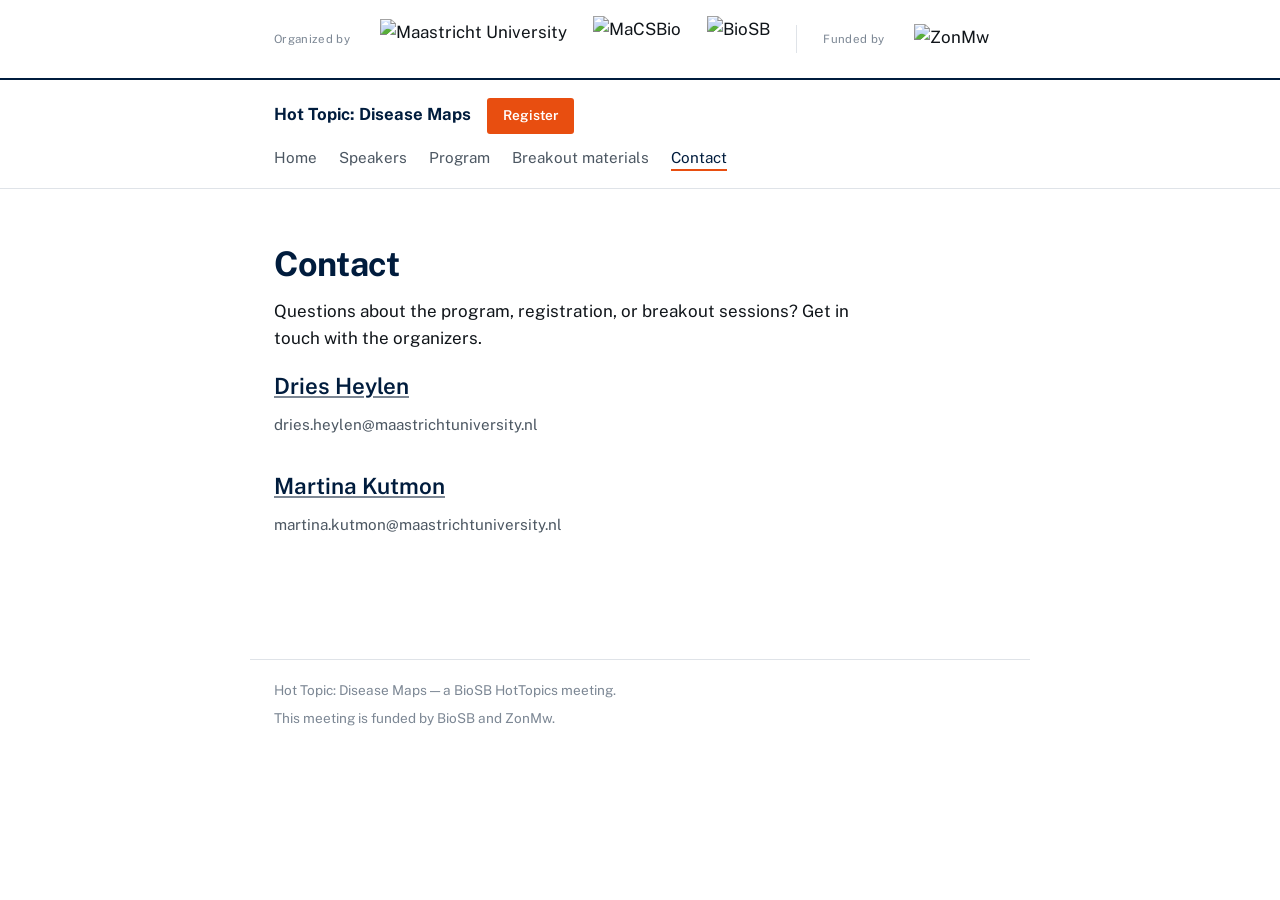
==== contact.html @ d1f870b7 "added funding statement" ====
<!DOCTYPE html>
<html lang="en">
<head>
<meta charset="UTF-8">
<meta name="viewport" content="width=device-width, initial-scale=1.0">
<title>Contact — Hot Topic: Disease Maps</title>
<link rel="preconnect" href="https://fonts.googleapis.com">
<link rel="preconnect" href="https://fonts.gstatic.com" crossorigin>
<link href="https://fonts.googleapis.com/css2?family=Public+Sans:wght@400;500;600;700&display=swap" rel="stylesheet">
<link rel="stylesheet" href="style.css">
</head>
<body>

<div class="partner-bar">
  <div class="partner-bar__inner">
    <span class="partner-bar__label">Organized by</span>
    <!-- Referenced from source URLs for now — see README to self-host under assets/logos/ instead -->
    <img class="partner-logo" src="https://thumb.wikimedia.org/wikipedia/commons/thumb/6/6a/Maastricht_University_logo.svg/960px-Maastricht_University_logo.svg.png?utm_source=commons.wikimedia.org&amp;utm_campaign=index&amp;utm_content=thumbnail" alt="Maastricht University">
    <img class="partner-logo partner-logo--macsbio" src="https://www.maastrichtuniversity.nl/sites/default/files/2025-06/MaCSBio%20logo%20new.png" alt="MaCSBio">
    <img class="partner-logo partner-logo--biosb" src="https://www.dtls.nl/wp-content/uploads/2026/02/BioSB_logo_short_1000x795-300x239.png" alt="BioSB">
    <span class="partner-bar__divider" aria-hidden="true"></span>
    <span class="partner-bar__label">Funded by</span>
    <img class="partner-logo partner-logo--zonmw" src="https://www.zonmw.nl/themes/custom/zonmw/assets/images/logo-color.svg" alt="ZonMw">
  </div>
</div>

<nav class="site-nav">
  <div class="site-nav__inner">
    <div style="display:flex; align-items:baseline; gap:16px;">
      <a class="site-nav__title" href="index.html">Hot Topic: Disease Maps</a>
      <a class="nav-register" href="https://docs.google.com/forms/d/e/1FAIpQLScXQ2jBzmHBItb-4UG9LdJPNkpb5jV7uHObQjwQ--2DeI4p5g/viewform">Register</a>
    </div>
    <ul class="site-nav__links">
      <li><a href="index.html">Home</a></li>
      <li><a href="speakers.html">Speakers</a></li>
      <li><a href="program.html">Program</a></li>
      <li><a href="materials.html">Breakout materials</a></li>
      <li><a href="contact.html" aria-current="page">Contact</a></li>
    </ul>
  </div>
</nav>

<main>
  <h1>Contact</h1>
  <p>Questions about the program, registration, or breakout sessions? Get in touch with the organizers.</p>

  <p class="contact-block"><a href="mailto:dries.heylen@maastrichtuniversity.nl">Dries Heylen</a><br>
  <span style="font-size:0.95rem; font-weight:400; color:var(--ink-soft);">dries.heylen@maastrichtuniversity.nl</span></p>

  <p class="contact-block" style="margin-top:28px;"><a href="mailto:martina.kutmon@maastrichtuniversity.nl">Martina Kutmon</a><br>
  <span style="font-size:0.95rem; font-weight:400; color:var(--ink-soft);">martina.kutmon@maastrichtuniversity.nl</span></p>
</main>

<footer>
  Hot Topic: Disease Maps — a BioSB HotTopics meeting.
  <p class="funding-statement">This meeting is funded by BioSB and ZonMw.</p>
</footer>

</body>
</html>
---- style.css ----
/* ============================================================
   Hot Topic: Disease Maps — shared stylesheet
   Colour palette follows Maastricht University's public house
   style (dark blue primary, orange-red + light blue accents).
   Source: maastrichtuniversity.nl house style pages.
   Edit the variables below to restyle the whole site at once.
   ============================================================ */

:root {
  --paper: #ffffff;
  --paper-raised: #eef2f6;   /* light cool-blue tint for cards */
  --ink: #10151a;
  --ink-soft: #4c5762;

  --um-blue: #001c3d;        /* UM primary — dark blue */
  --um-orange: #e84e10;      /* UM accent — orange-red */
  --um-lightblue: #00a2db;   /* UM accent — light blue */

  --line: var(--um-blue);
  --line-soft: #7c8794;      /* neutral hairline / secondary text */
  --accent: var(--um-orange);
  --accent-2: var(--um-lightblue);

  --white: #ffffff;

  --display: "Public Sans", -apple-system, BlinkMacSystemFont, "Segoe UI", sans-serif;
  --sans: "Public Sans", -apple-system, BlinkMacSystemFont, "Segoe UI", sans-serif;

  --maxw: 780px;
}

* { box-sizing: border-box; }

html { scroll-behavior: smooth; }

body {
  margin: 0;
  background: var(--paper);
  color: var(--ink);
  font-family: var(--sans);
  font-size: 17px;
  line-height: 1.6;
  -webkit-font-smoothing: antialiased;
}

a { color: var(--um-blue); text-decoration-color: var(--line-soft); }
a:hover { color: var(--accent); }
a:focus-visible, button:focus-visible { outline: 2px solid var(--accent); outline-offset: 2px; }

h1, h2, h3 {
  font-family: var(--display);
  color: var(--um-blue);
  line-height: 1.15;
  font-weight: 700;
  letter-spacing: -0.01em;
  margin: 0 0 0.4em;
}

p { margin: 0 0 1em; max-width: 62ch; }

/* ---------- Partner / organizer logo bar ---------- */

.partner-bar {
  background: var(--white);
  border-bottom: 2px solid var(--um-blue);
}

.partner-bar__inner {
  max-width: var(--maxw);
  margin: 0 auto;
  padding: 16px 24px;
  display: flex;
  align-items: center;
  gap: 26px;
  flex-wrap: wrap;
}

.partner-bar__label {
  color: var(--line-soft);
  font-size: 0.72rem;
  letter-spacing: 0.03em;
  margin-right: 4px;
  white-space: nowrap;
}

/*
  Logos are referenced from their source URLs below (see README for why,
  and how to switch to locally-hosted files under assets/logos/).
  Adjust --logo-h per logo if one looks over/under-sized next to the others.
*/
.partner-logo {
  height: 40px;
  width: auto;
  object-fit: contain;
  display: block;
}

.partner-logo--macsbio,
.partner-logo--biosb {
  height: 46px; /* these two read as more square/icon-shaped than the UM wordmark */
}

.partner-logo--zonmw {
  height: 30px;
}

.partner-bar__divider {
  width: 1px;
  height: 28px;
  background: #dfe3e8;
}

/* ---------- Nav ---------- */

.site-nav {
  border-bottom: 1px solid #dfe3e8;
  background: var(--paper);
  position: sticky;
  top: 0;
  z-index: 10;
}

.site-nav__inner {
  max-width: var(--maxw);
  margin: 0 auto;
  padding: 18px 24px;
  display: flex;
  flex-wrap: wrap;
  align-items: baseline;
  justify-content: space-between;
  gap: 12px 24px;
}

.site-nav__title {
  font-family: var(--display);
  font-weight: 700;
  font-size: 1.05rem;
  color: var(--um-blue);
  text-decoration: none;
  white-space: nowrap;
}

.site-nav__links {
  display: flex;
  gap: 22px;
  flex-wrap: wrap;
  list-style: none;
  margin: 0;
  padding: 0;
  font-size: 0.95rem;
}

.site-nav__links a {
  color: var(--ink-soft);
  text-decoration: none;
  border-bottom: 2px solid transparent;
  padding-bottom: 3px;
}

.site-nav__links a:hover,
.site-nav__links a[aria-current="page"] {
  color: var(--um-blue);
  border-bottom-color: var(--accent);
}

/* ---------- Nav register button ---------- */

.nav-register {
  display: inline-block;
  background: var(--accent);
  color: var(--white);
  text-decoration: none;
  font-family: var(--sans);
  font-weight: 600;
  font-size: 0.85rem;
  padding: 7px 16px;
  border-radius: 3px;
  transition: background 0.15s ease;
  white-space: nowrap;
}

.nav-register:hover { background: var(--um-blue); color: var(--white); }

/* ---------- Page shell ---------- */

main {
  max-width: var(--maxw);
  margin: 0 auto;
  padding: 56px 24px 96px;
}

.eyebrow {
  color: var(--line-soft);
  font-size: 0.92rem;
  margin: 0 0 10px;
}

/* ---------- Hero (home page) ---------- */

.hero {
  position: relative;
  padding-top: 24px;
  padding-bottom: 8px;
}

.hero__net {
  position: absolute;
  top: -30px;
  right: -40px;
  width: 320px;
  height: 320px;
  z-index: 0;
  opacity: 0.9;
}

.hero__content { position: relative; z-index: 1; max-width: 480px; }

.hero h1 {
  font-size: clamp(2.3rem, 5vw, 3.2rem);
  margin-bottom: 0.25em;
}

.hero__sub {
  font-size: 1.15rem;
  color: var(--ink-soft);
  max-width: 46ch;
}

/* ---------- Key facts strip ---------- */

.facts {
  margin: 40px 0 8px;
  padding: 22px 0;
  border-top: 2px solid var(--um-blue);
  border-bottom: 1px solid #dfe3e8;
  display: grid;
  grid-template-columns: repeat(auto-fit, minmax(150px, 1fr));
  gap: 18px 28px;
}

.facts dt {
  font-size: 0.8rem;
  letter-spacing: 0.02em;
  color: var(--line-soft);
  margin-bottom: 4px;
}

.facts dd {
  margin: 0;
  font-family: var(--display);
  font-weight: 600;
  font-size: 1.08rem;
  color: var(--um-blue);
}

/* ---------- CTA ---------- */

.cta-row {
  margin: 34px 0 48px;
  display: flex;
  align-items: baseline;
  gap: 20px;
  flex-wrap: wrap;
}

.btn {
  display: inline-block;
  background: var(--accent);
  color: var(--white);
  text-decoration: none;
  font-family: var(--sans);
  font-weight: 600;
  padding: 13px 26px;
  border-radius: 3px;
  transition: background 0.15s ease;
}

.btn:hover { background: var(--um-blue); color: var(--white); }

.deadline-note {
  font-size: 0.92rem;
  color: var(--ink-soft);
}

/* ---------- Section headings ---------- */

section + section { margin-top: 56px; }

.section-head {
  display: flex;
  align-items: baseline;
  justify-content: space-between;
  border-bottom: 1px solid #dfe3e8;
  padding-bottom: 8px;
  margin-bottom: 22px;
  gap: 12px;
}

.section-head h2 { font-size: 1.5rem; margin: 0; }
.section-head .see-all { font-size: 0.92rem; white-space: nowrap; color: var(--accent-2); }

/* ---------- Speaker list ---------- */

.speaker-list { list-style: none; margin: 0; padding: 0; }

.speaker-list li {
  padding: 16px 0;
  border-top: 1px solid #e4e7eb;
  display: flex;
  justify-content: space-between;
  align-items: baseline;
  gap: 16px;
  flex-wrap: wrap;
}

.speaker-list li:first-child { border-top: none; }

.speaker-list .name {
  font-family: var(--display);
  font-weight: 600;
  font-size: 1.1rem;
  color: var(--ink);
}

.speaker-list .affil {
  color: var(--ink-soft);
  font-size: 0.95rem;
  text-align: right;
}

/* ---------- Speaker bio cards (speakers.html) ---------- */

.speaker-card {
  padding: 24px 0;
  border-top: 1px solid #e4e7eb;
  display: grid;
  grid-template-columns: 96px 1fr;
  gap: 20px;
  align-items: start;
}

.speaker-card:first-of-type { border-top: none; }

.speaker-card__photo {
  width: 96px;
  height: 96px;
  border-radius: 3px;
  background: var(--paper-raised);
  border: 1px dashed var(--line-soft);
  display: flex;
  align-items: center;
  justify-content: center;
  font-size: 0.7rem;
  color: var(--line-soft);
  text-align: center;
  padding: 6px;
}

.speaker-card h3 { font-size: 1.2rem; margin-bottom: 2px; }
.speaker-card .affil { color: var(--um-blue); font-weight: 600; font-size: 0.9rem; margin-bottom: 10px; }
.speaker-card .bio-placeholder {
  font-size: 0.92rem;
  color: var(--ink-soft);
  font-style: italic;
}

@media (max-width: 480px) {
  .speaker-card { grid-template-columns: 64px 1fr; }
  .speaker-card__photo { width: 64px; height: 64px; }
}

/* ---------- Program / timeline ---------- */

.timeline { list-style: none; margin: 0; padding: 0; }

.timeline li {
  display: grid;
  grid-template-columns: 78px 1fr;
  gap: 18px;
  padding: 14px 0;
  border-top: 1px solid #e4e7eb;
}

.timeline li:first-child { border-top: none; }

.timeline .time {
  font-family: var(--display);
  font-weight: 600;
  color: var(--um-blue);
  font-size: 1.02rem;
  white-space: nowrap;
}

.timeline .what { color: var(--ink); }
.timeline .who { color: var(--ink-soft); font-size: 0.95rem; }

.timeline li.is-break .what,
.timeline li.is-break .time { color: var(--line-soft); font-style: italic; }

.timeline li.is-highlight {
  background: var(--paper-raised);
  margin: 0 -16px;
  padding: 14px 16px;
  border-radius: 3px;
  border-top: none;
  border-left: 3px solid var(--accent-2);
}

/* ---------- Breakout / materials cards ---------- */

.breakout-grid {
  display: grid;
  grid-template-columns: repeat(auto-fit, minmax(210px, 1fr));
  gap: 20px;
}

.breakout-card {
  background: var(--white);
  border: 1px solid #dfe3e8;
  border-top: 3px solid var(--um-blue);
  border-radius: 4px;
  padding: 20px;
}

.breakout-card h3 {
  font-size: 1.1rem;
  margin-bottom: 2px;
}

.breakout-card .room-label {
  font-size: 0.85rem;
  font-weight: 600;
  color: var(--accent);
  margin-bottom: 14px;
}

.logo-row {
  display: flex;
  gap: 10px;
  flex-wrap: wrap;
  margin: 14px 0;
}

.logo-slot {
  width: 56px;
  height: 56px;
  border: 1px dashed var(--line-soft);
  border-radius: 3px;
  display: flex;
  align-items: center;
  justify-content: center;
  font-size: 0.62rem;
  color: var(--line-soft);
  text-align: center;
  padding: 4px;
  background: var(--paper-raised);
}

.materials-list {
  list-style: none;
  margin: 12px 0 0;
  padding: 0;
  font-size: 0.95rem;
}

.materials-list li {
  padding: 6px 0;
  border-top: 1px dotted #e4e7eb;
}
.materials-list li:first-child { border-top: none; }

/* ---------- Misc ---------- */

.note-box {
  border-left: 3px solid var(--accent);
  padding: 4px 0 4px 16px;
  color: var(--ink-soft);
  font-size: 0.95rem;
  margin: 20px 0;
}

.contact-block {
  font-family: var(--display);
  font-weight: 600;
  font-size: 1.4rem;
  margin-top: 8px;
  color: var(--um-blue);
}

footer {
  max-width: var(--maxw);
  margin: 0 auto;
  padding: 0 24px 56px;
  color: var(--line-soft);
  font-size: 0.85rem;
  border-top: 1px solid #dfe3e8;
  padding-top: 20px;
}

.funding-statement {
  margin: 6px 0 0;
  max-width: none;
}
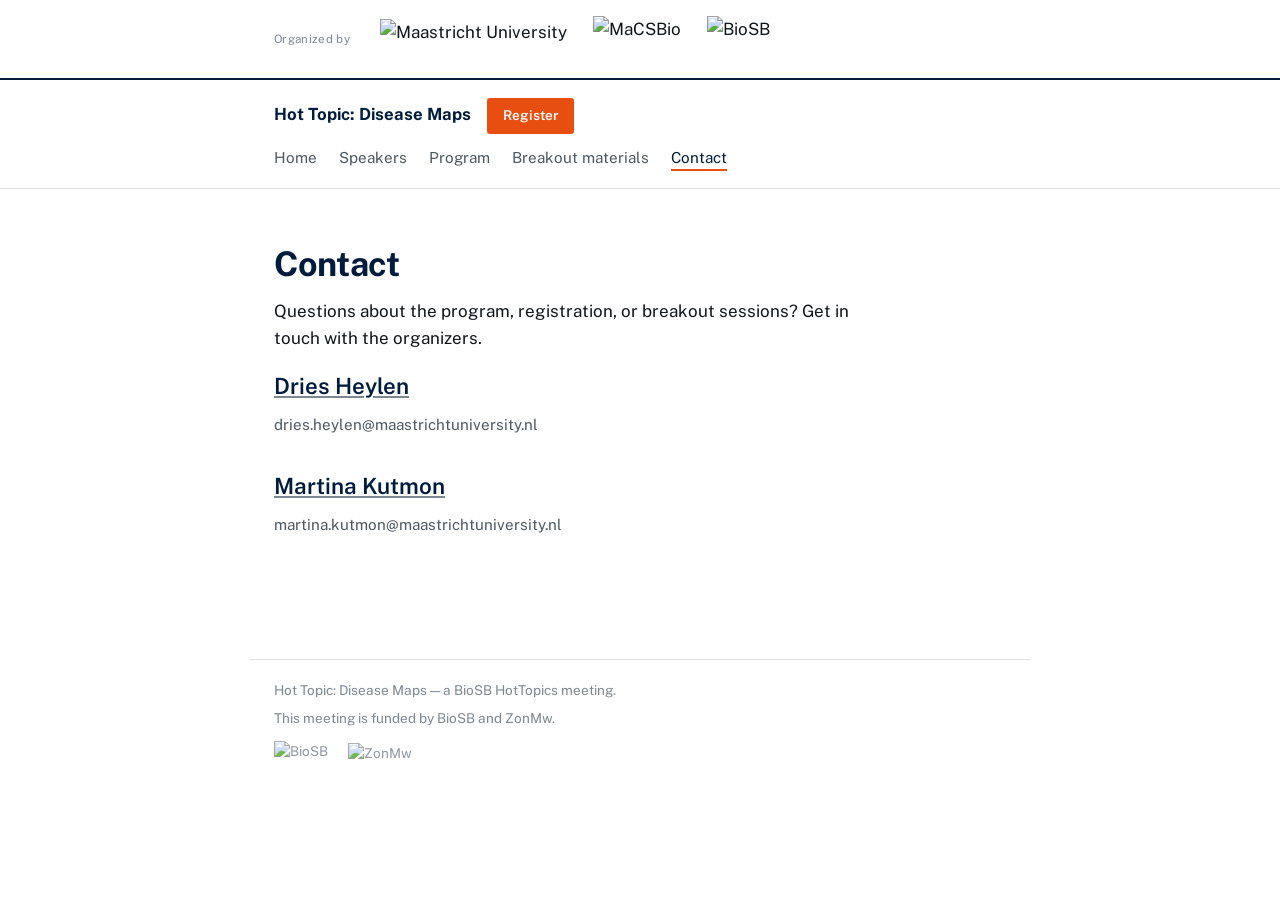
==== commit e26a1ef9: "update header/footer" ====
--- a/contact.html
+++ b/contact.html
@@ -18,9 +18,6 @@
     <img class="partner-logo" src="https://thumb.wikimedia.org/wikipedia/commons/thumb/6/6a/Maastricht_University_logo.svg/960px-Maastricht_University_logo.svg.png?utm_source=commons.wikimedia.org&amp;utm_campaign=index&amp;utm_content=thumbnail" alt="Maastricht University">
     <img class="partner-logo partner-logo--macsbio" src="https://www.maastrichtuniversity.nl/sites/default/files/2025-06/MaCSBio%20logo%20new.png" alt="MaCSBio">
     <img class="partner-logo partner-logo--biosb" src="https://www.dtls.nl/wp-content/uploads/2026/02/BioSB_logo_short_1000x795-300x239.png" alt="BioSB">
-    <span class="partner-bar__divider" aria-hidden="true"></span>
-    <span class="partner-bar__label">Funded by</span>
-    <img class="partner-logo partner-logo--zonmw" src="https://www.zonmw.nl/themes/custom/zonmw/assets/images/logo-color.svg" alt="ZonMw">
   </div>
 </div>
 
@@ -54,6 +51,10 @@
 <footer>
   Hot Topic: Disease Maps — a BioSB HotTopics meeting.
   <p class="funding-statement">This meeting is funded by BioSB and ZonMw.</p>
+  <div class="funder-logos">
+    <img class="funder-logo" src="https://www.dtls.nl/wp-content/uploads/2026/02/BioSB_logo_short_1000x795-300x239.png" alt="BioSB">
+    <img class="funder-logo funder-logo--zonmw" src="https://www.zonmw.nl/themes/custom/zonmw/assets/images/logo-color.svg" alt="ZonMw">
+  </div>
 </footer>
 
 </body>
--- a/style.css
+++ b/style.css
@@ -501,3 +501,21 @@
   margin: 6px 0 0;
   max-width: none;
 }
+
+.funder-logos {
+  display: flex;
+  align-items: center;
+  gap: 20px;
+  margin-top: 12px;
+}
+
+.funder-logo {
+  height: 26px;
+  width: auto;
+  object-fit: contain;
+  opacity: 0.85;
+}
+
+.funder-logo--zonmw {
+  height: 22px;
+}
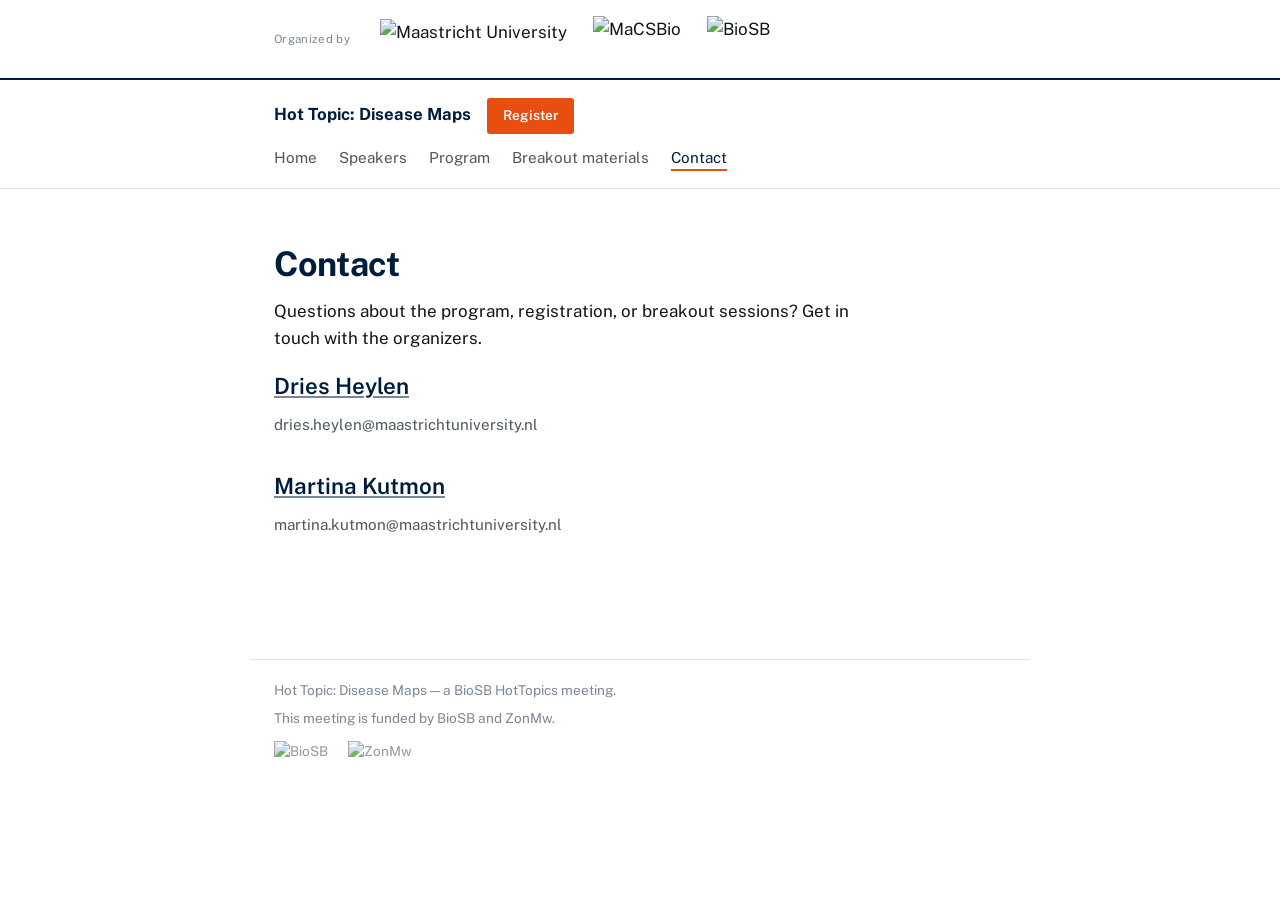
==== commit 4d59e862: "fix logo of funding" ====
--- a/contact.html
+++ b/contact.html
@@ -52,8 +52,8 @@
   Hot Topic: Disease Maps — a BioSB HotTopics meeting.
   <p class="funding-statement">This meeting is funded by BioSB and ZonMw.</p>
   <div class="funder-logos">
-    <img class="funder-logo" src="https://www.dtls.nl/wp-content/uploads/2026/02/BioSB_logo_short_1000x795-300x239.png" alt="BioSB">
-    <img class="funder-logo funder-logo--zonmw" src="https://www.zonmw.nl/themes/custom/zonmw/assets/images/logo-color.svg" alt="ZonMw">
+    <span class="funder-logo-slot"><img class="funder-logo" src="https://www.dtls.nl/wp-content/uploads/2026/02/BioSB_logo_short_1000x795-300x239.png" alt="BioSB"></span>
+    <span class="funder-logo-slot"><img class="funder-logo" src="https://www.zonmw.nl/themes/custom/zonmw/assets/images/logo-color.svg" alt="ZonMw"></span>
   </div>
 </footer>
 
--- a/style.css
+++ b/style.css
@@ -509,13 +509,19 @@
   margin-top: 12px;
 }
 
+.funder-logo-slot {
+  height: 24px;
+  display: flex;
+  align-items: center;
+  overflow: hidden;
+}
+
 .funder-logo {
-  height: 26px;
+  display: block;
+  height: 100%;
+  max-height: 24px;
   width: auto;
+  max-width: 120px;
   object-fit: contain;
   opacity: 0.85;
 }
-
-.funder-logo--zonmw {
-  height: 22px;
-}
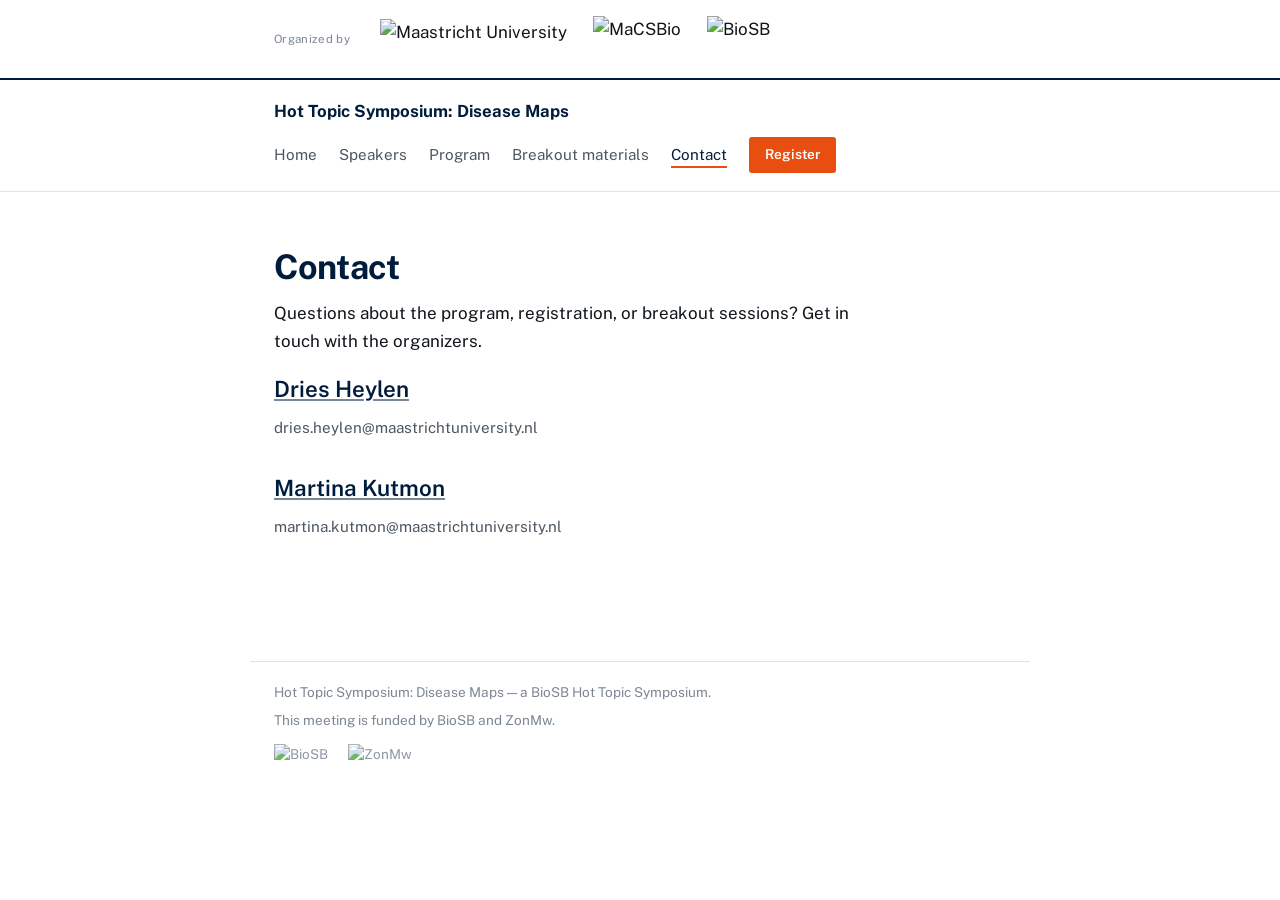
==== commit 01a00609: "small edits" ====
--- a/contact.html
+++ b/contact.html
@@ -3,7 +3,7 @@
 <head>
 <meta charset="UTF-8">
 <meta name="viewport" content="width=device-width, initial-scale=1.0">
-<title>Contact — Hot Topic: Disease Maps</title>
+<title>Contact — Hot Topic Symposium: Disease Maps</title>
 <link rel="preconnect" href="https://fonts.googleapis.com">
 <link rel="preconnect" href="https://fonts.gstatic.com" crossorigin>
 <link href="https://fonts.googleapis.com/css2?family=Public+Sans:wght@400;500;600;700&display=swap" rel="stylesheet">
@@ -23,10 +23,8 @@
 
 <nav class="site-nav">
   <div class="site-nav__inner">
-    <div style="display:flex; align-items:baseline; gap:16px;">
-      <a class="site-nav__title" href="index.html">Hot Topic: Disease Maps</a>
-      <a class="nav-register" href="https://docs.google.com/forms/d/e/1FAIpQLScXQ2jBzmHBItb-4UG9LdJPNkpb5jV7uHObQjwQ--2DeI4p5g/viewform">Register</a>
-    </div>
+    <a class="site-nav__title" href="index.html">Hot Topic Symposium: Disease Maps</a>
+    <div class="site-nav__right">
     <ul class="site-nav__links">
       <li><a href="index.html">Home</a></li>
       <li><a href="speakers.html">Speakers</a></li>
@@ -34,6 +32,8 @@
       <li><a href="materials.html">Breakout materials</a></li>
       <li><a href="contact.html" aria-current="page">Contact</a></li>
     </ul>
+    <a class="nav-register" href="https://docs.google.com/forms/d/e/1FAIpQLScXQ2jBzmHBItb-4UG9LdJPNkpb5jV7uHObQjwQ--2DeI4p5g/viewform">Register</a>
+    </div>
   </div>
 </nav>
 
@@ -49,7 +49,7 @@
 </main>
 
 <footer>
-  Hot Topic: Disease Maps — a BioSB HotTopics meeting.
+  Hot Topic Symposium: Disease Maps — a BioSB Hot Topic Symposium.
   <p class="funding-statement">This meeting is funded by BioSB and ZonMw.</p>
   <div class="funder-logos">
     <span class="funder-logo-slot"><img class="funder-logo" src="https://www.dtls.nl/wp-content/uploads/2026/02/BioSB_logo_short_1000x795-300x239.png" alt="BioSB"></span>
--- a/style.css
+++ b/style.css
@@ -140,6 +140,13 @@
   white-space: nowrap;
 }
 
+.site-nav__right {
+  display: flex;
+  align-items: center;
+  gap: 22px;
+  flex-wrap: wrap;
+}
+
 .site-nav__links {
   display: flex;
   gap: 22px;
@@ -354,9 +361,11 @@
   color: var(--line-soft);
   text-align: center;
   padding: 6px;
+  text-decoration: none;
 }
 
 .speaker-card h3 { font-size: 1.2rem; margin-bottom: 2px; }
+.speaker-card .dept { color: var(--ink); font-weight: 600; font-size: 0.92rem; margin-bottom: 1px; }
 .speaker-card .affil { color: var(--um-blue); font-weight: 600; font-size: 0.9rem; margin-bottom: 10px; }
 .speaker-card .bio-placeholder {
   font-size: 0.92rem;
@@ -468,6 +477,15 @@
   border-top: 1px dotted #e4e7eb;
 }
 .materials-list li:first-child { border-top: none; }
+
+.materials-note {
+  margin-top: 16px;
+  padding-top: 12px;
+  border-top: 1px dotted #e4e7eb;
+  color: var(--ink-soft);
+  font-size: 0.95rem;
+  font-style: italic;
+}
 
 /* ---------- Misc ---------- */
 
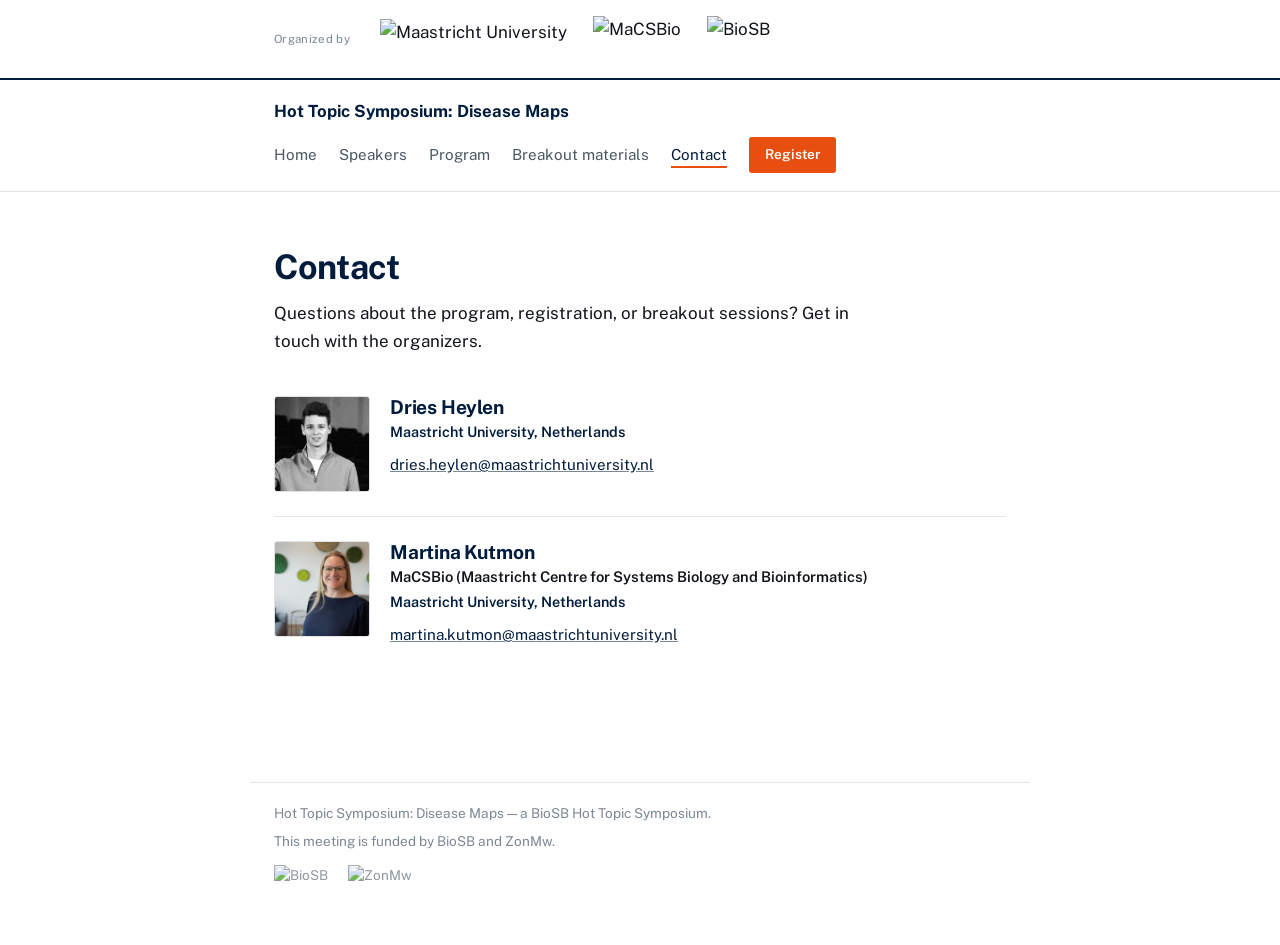
==== commit 2ae8cd80: "add speaker images" ====
--- a/contact.html
+++ b/contact.html
@@ -41,11 +41,31 @@
   <h1>Contact</h1>
   <p>Questions about the program, registration, or breakout sessions? Get in touch with the organizers.</p>
 
-  <p class="contact-block"><a href="mailto:dries.heylen@maastrichtuniversity.nl">Dries Heylen</a><br>
-  <span style="font-size:0.95rem; font-weight:400; color:var(--ink-soft);">dries.heylen@maastrichtuniversity.nl</span></p>
+  <!--
+    EDIT ME: I only know Dries is at Maastricht University from his email domain — add his
+    department/center (like the "dept" line on the Speakers page) if you'd like one shown.
+    Photos are wired to assets/pictures/dries.png and assets/pictures/martina.png (same
+    convention as the Speakers page) — drop the files in and they'll appear automatically.
+  -->
 
-  <p class="contact-block" style="margin-top:28px;"><a href="mailto:martina.kutmon@maastrichtuniversity.nl">Martina Kutmon</a><br>
-  <span style="font-size:0.95rem; font-weight:400; color:var(--ink-soft);">martina.kutmon@maastrichtuniversity.nl</span></p>
+  <div class="speaker-card">
+    <span class="speaker-card__photo speaker-card__photo--filled"><img src="assets/pictures/dries.png" alt="Dries Heylen"></span>
+    <div>
+      <h3>Dries Heylen</h3>
+      <p class="affil">Maastricht University, Netherlands</p>
+      <p class="contact-block"><a href="mailto:dries.heylen@maastrichtuniversity.nl">dries.heylen@maastrichtuniversity.nl</a></p>
+    </div>
+  </div>
+
+  <div class="speaker-card">
+    <span class="speaker-card__photo speaker-card__photo--filled"><img src="assets/pictures/martina.png" alt="Martina Kutmon"></span>
+    <div>
+      <h3>Martina Kutmon</h3>
+      <p class="dept">MaCSBio (Maastricht Centre for Systems Biology and Bioinformatics)</p>
+      <p class="affil">Maastricht University, Netherlands</p>
+      <p class="contact-block"><a href="mailto:martina.kutmon@maastrichtuniversity.nl">martina.kutmon@maastrichtuniversity.nl</a></p>
+    </div>
+  </div>
 </main>
 
 <footer>
--- a/style.css
+++ b/style.css
@@ -362,6 +362,20 @@
   text-align: center;
   padding: 6px;
   text-decoration: none;
+  overflow: hidden;
+}
+
+.speaker-card__photo--filled {
+  border-style: solid;
+  border-color: #dfe3e8;
+  padding: 0;
+}
+
+.speaker-card__photo img {
+  width: 100%;
+  height: 100%;
+  object-fit: cover;
+  display: block;
 }
 
 .speaker-card h3 { font-size: 1.2rem; margin-bottom: 2px; }
@@ -498,11 +512,8 @@
 }
 
 .contact-block {
-  font-family: var(--display);
-  font-weight: 600;
-  font-size: 1.4rem;
-  margin-top: 8px;
-  color: var(--um-blue);
+  font-size: 0.95rem;
+  margin-top: 4px;
 }
 
 footer {
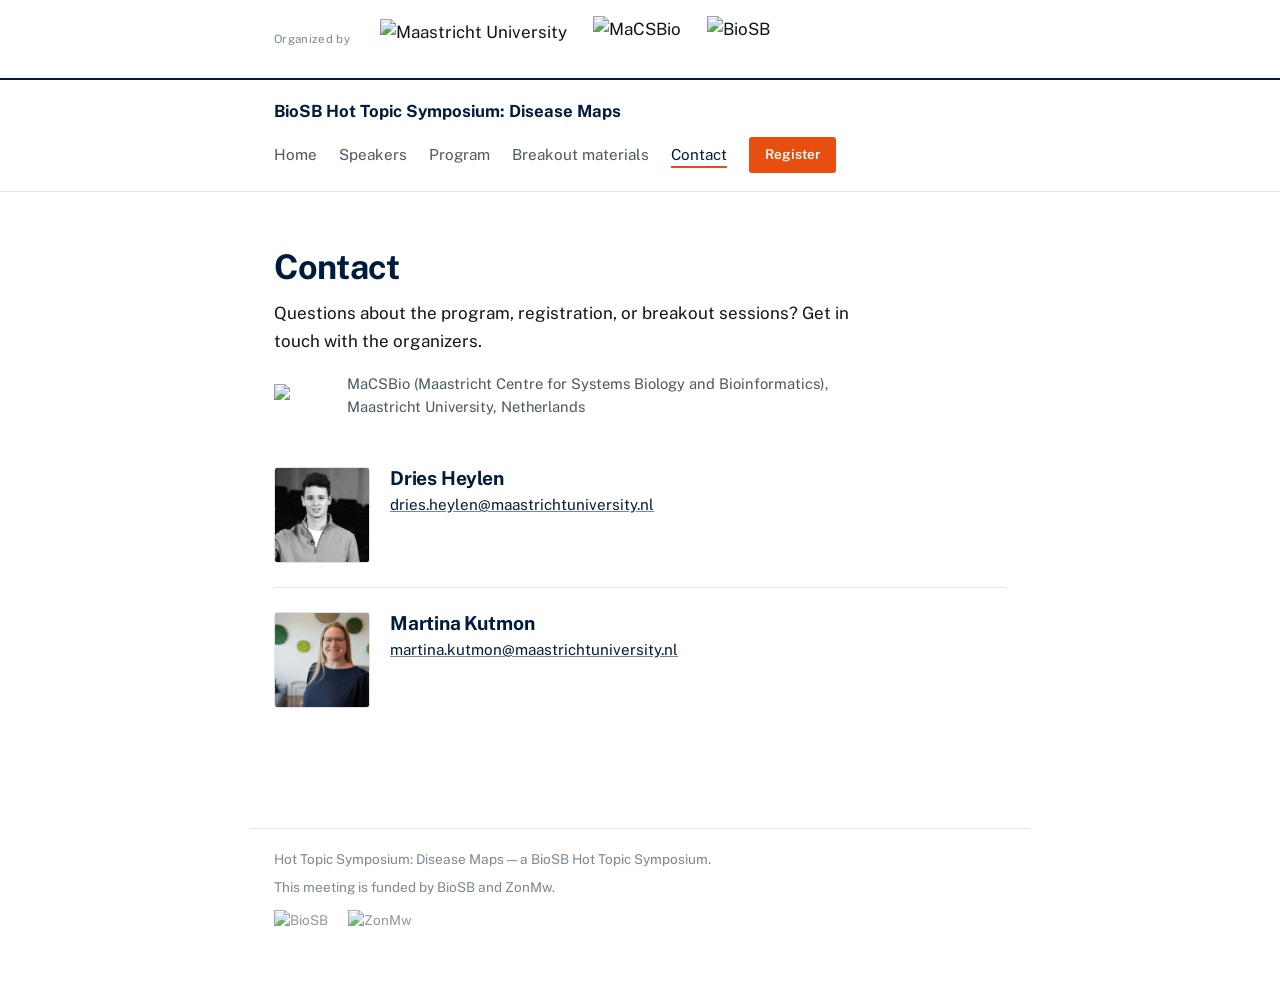
==== commit 898541c8: "image etc update" ====
--- a/contact.html
+++ b/contact.html
@@ -23,7 +23,7 @@
 
 <nav class="site-nav">
   <div class="site-nav__inner">
-    <a class="site-nav__title" href="index.html">Hot Topic Symposium: Disease Maps</a>
+    <a class="site-nav__title" href="index.html">BioSB Hot Topic Symposium: Disease Maps</a>
     <div class="site-nav__right">
     <ul class="site-nav__links">
       <li><a href="index.html">Home</a></li>
@@ -42,17 +42,21 @@
   <p>Questions about the program, registration, or breakout sessions? Get in touch with the organizers.</p>
 
   <!--
-    EDIT ME: I only know Dries is at Maastricht University from his email domain — add his
-    department/center (like the "dept" line on the Speakers page) if you'd like one shown.
-    Photos are wired to assets/pictures/dries.png and assets/pictures/martina.png (same
-    convention as the Speakers page) — drop the files in and they'll appear automatically.
+    EDIT ME: both organizers are with MaCSBio, so the affiliation is shown once, above
+    both cards, rather than repeated on each. Photos are wired to assets/pictures/dries.png
+    and assets/pictures/martina.png (same convention as the Speakers page) — drop the
+    files in and they'll appear automatically.
   -->
+
+  <p class="org-affil-shared">
+    <img class="org-affil-shared__logo" src="https://www.maastrichtuniversity.nl/sites/default/files/2025-06/MaCSBio%20logo%20new.png" alt="MaCSBio">
+    MaCSBio (Maastricht Centre for Systems Biology and Bioinformatics), Maastricht University, Netherlands
+  </p>
 
   <div class="speaker-card">
     <span class="speaker-card__photo speaker-card__photo--filled"><img src="assets/pictures/dries.png" alt="Dries Heylen"></span>
     <div>
       <h3>Dries Heylen</h3>
-      <p class="affil">Maastricht University, Netherlands</p>
       <p class="contact-block"><a href="mailto:dries.heylen@maastrichtuniversity.nl">dries.heylen@maastrichtuniversity.nl</a></p>
     </div>
   </div>
@@ -61,8 +65,6 @@
     <span class="speaker-card__photo speaker-card__photo--filled"><img src="assets/pictures/martina.png" alt="Martina Kutmon"></span>
     <div>
       <h3>Martina Kutmon</h3>
-      <p class="dept">MaCSBio (Maastricht Centre for Systems Biology and Bioinformatics)</p>
-      <p class="affil">Maastricht University, Netherlands</p>
       <p class="contact-block"><a href="mailto:martina.kutmon@maastrichtuniversity.nl">martina.kutmon@maastrichtuniversity.nl</a></p>
     </div>
   </div>
--- a/style.css
+++ b/style.css
@@ -212,12 +212,13 @@
 
 .hero__net {
   position: absolute;
-  top: -30px;
-  right: -40px;
-  width: 320px;
-  height: 320px;
+  top: -20px;
+  right: -20px;
+  width: 340px;
+  max-width: 45vw;
+  height: auto;
+  object-fit: contain;
   z-index: 0;
-  opacity: 0.9;
 }
 
 .hero__content { position: relative; z-index: 1; max-width: 480px; }
@@ -516,6 +517,21 @@
   margin-top: 4px;
 }
 
+.org-affil-shared {
+  display: flex;
+  align-items: center;
+  gap: 10px;
+  color: var(--ink-soft);
+  font-size: 0.92rem;
+  margin: 4px 0 24px;
+}
+
+.org-affil-shared__logo {
+  height: 22px;
+  width: auto;
+  object-fit: contain;
+}
+
 footer {
   max-width: var(--maxw);
   margin: 0 auto;
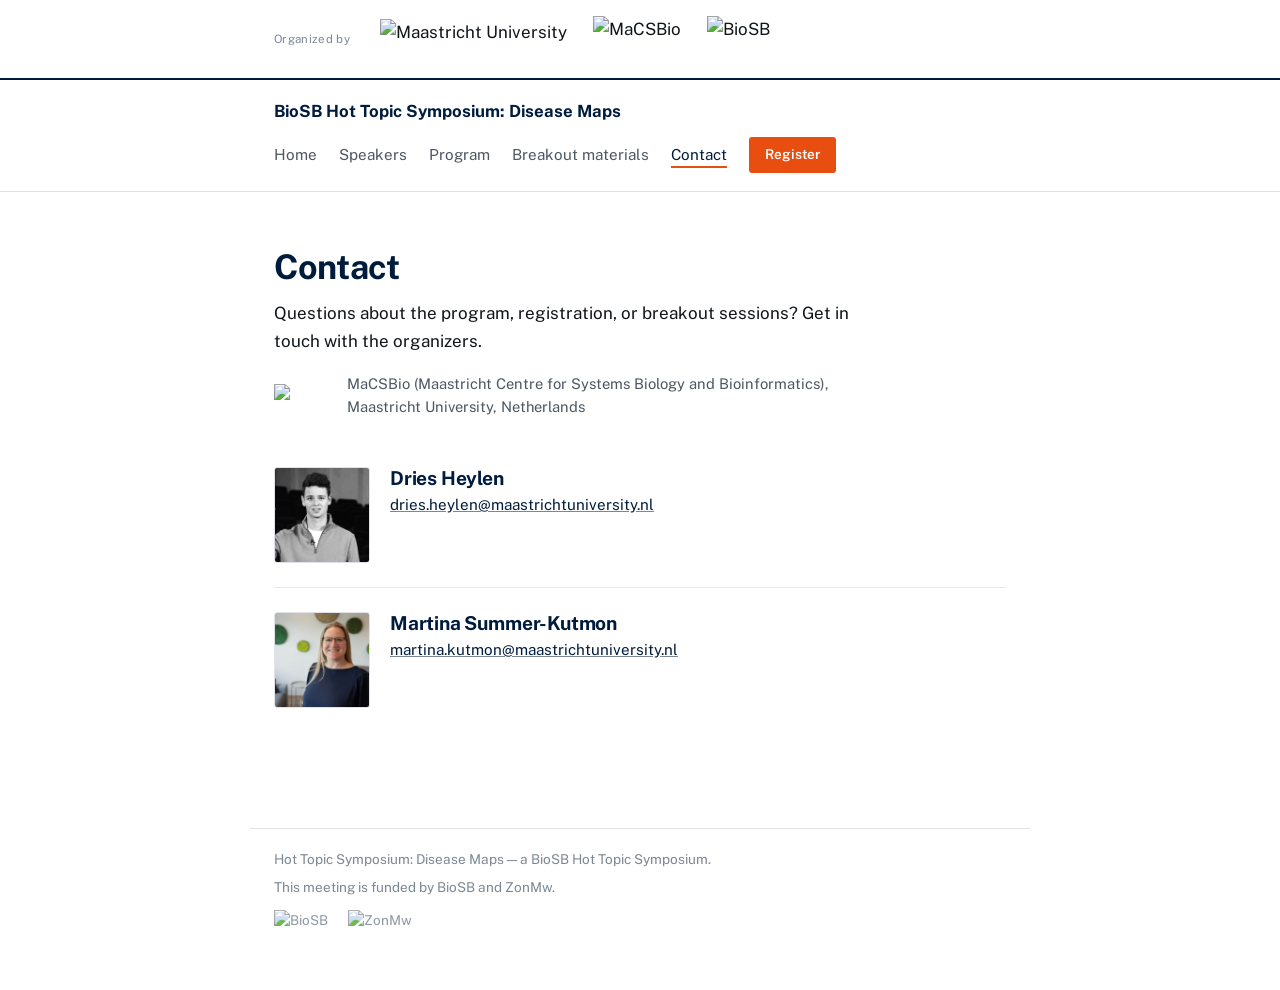
==== commit 1954329b: "Update contact.html" ====
--- a/contact.html
+++ b/contact.html
@@ -32,7 +32,7 @@
       <li><a href="materials.html">Breakout materials</a></li>
       <li><a href="contact.html" aria-current="page">Contact</a></li>
     </ul>
-    <a class="nav-register" href="https://docs.google.com/forms/d/e/1FAIpQLScXQ2jBzmHBItb-4UG9LdJPNkpb5jV7uHObQjwQ--2DeI4p5g/viewform">Register</a>
+    <a class="nav-register" href="https://docs.google.com/forms/d/e/1FAIpQLScXQ2jBzmHBItb-4UG9LdJPNkpb5jV7uHObQjwQ--2DeI4p5g/viewform" target="_blank" rel="noopener">Register</a>
     </div>
   </div>
 </nav>
@@ -64,7 +64,7 @@
   <div class="speaker-card">
     <span class="speaker-card__photo speaker-card__photo--filled"><img src="assets/pictures/martina.png" alt="Martina Kutmon"></span>
     <div>
-      <h3>Martina Kutmon</h3>
+      <h3>Martina Summer-Kutmon</h3>
       <p class="contact-block"><a href="mailto:martina.kutmon@maastrichtuniversity.nl">martina.kutmon@maastrichtuniversity.nl</a></p>
     </div>
   </div>
--- a/style.css
+++ b/style.css
@@ -212,10 +212,11 @@
 
 .hero__net {
   position: absolute;
-  top: -20px;
-  right: -20px;
-  width: 340px;
-  max-width: 45vw;
+  top: 0;
+  right: 0;
+  width: 200px;
+  max-width: 32vw;
+  max-height: 200px;
   height: auto;
   object-fit: contain;
   z-index: 0;
